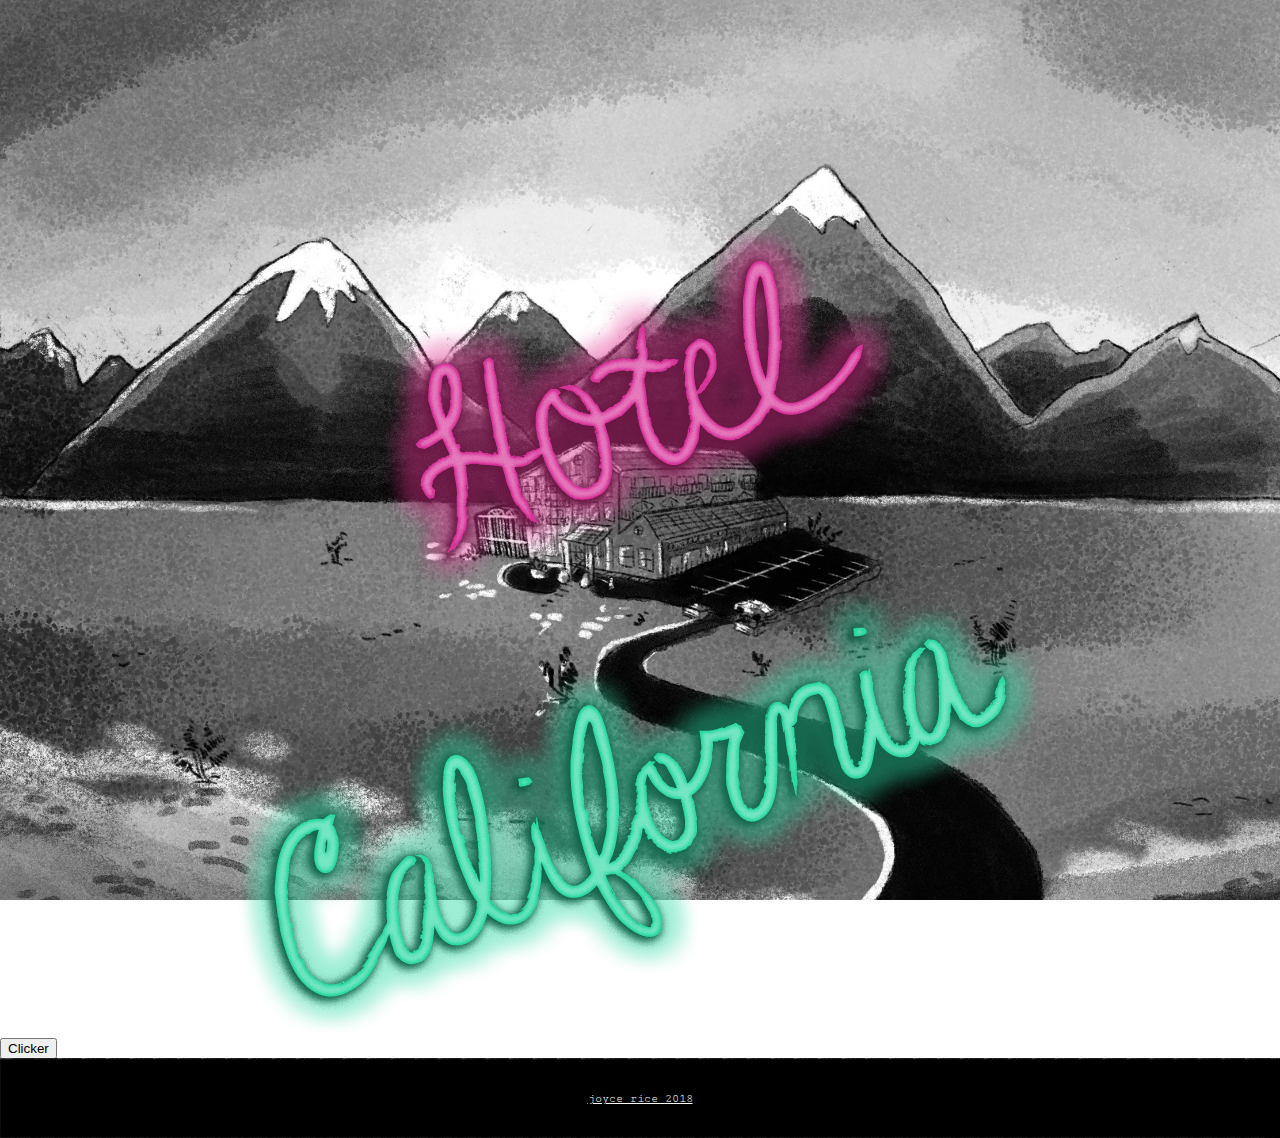
==== index.html @ bf11cd58 "adds neon sign blinking functionality :O" ====
<!DOCTYPE html>
<html lang="en" dir="ltr">
  <head>
    <meta charset="utf-8">
    <meta id="meta" name="viewport" content="width=device-width, initial-scale=1.0" />
    <link rel="stylesheet" href="styles.css">
    <script src="script.js" charset="utf-8"></script>
    <title>Hotel California</title>
  </head>
  <body id="theBod">
    <div class="page">
      <div class="neonSign">
        <img src="assets/index1.png" alt="hotel" id='index1' onmouseover="doABlink(this)">
        <img src="assets/index2.png" alt="california" id='index2' onmouseover="doABlink(this)">
      </div>
      <button onClick=bgTracker()>Clicker</button>
      <a href="site.html">enter</a>
    </div>
    <footer>
      <a href="http://www.teenyrobots.net">joyce rice 2018</a>
    </footer>
  </body>
</html>
---- styles.css ----
/*styles for hotel california*/

@import url('https://fonts.googleapis.com/css?family=Cutive+Mono');

* {
  box-sizing: border-box;
}

html {
  height: 100%;
  margin: 0;
  padding: 0;
}

body {
  display: flex;
  flex-direction: column;
  height: 100vh; /* Avoid the IE 10-11 `min-height` bug. */
  margin: 0;
  padding: 0;
  color: black;
  background-image: url(assets/hotel.jpg);
  background-position: center;
  background-size: cover;
  background-attachment: fixed;
}

/* this makes the footer stick to the bottom */
.page {
  flex: 1 0 auto; /* Prevent Chrome, Opera, and Safari from letting these items shrink to smaller than their content's default minimum size. */
  width: 100%;
  display: block;
  margin: auto;
}

img {
  max-width: 100%;
}

header {
  background: black;
  width: 100%;
  padding: .5em;
  border: 1em solid black;
  border-image: url(assets/border.svg) 40 40 round;
  border-image-outset: 1px;
  border-collapse: collapse;
}

header img {
  display: block;
  margin: auto;
  opacity: .5;
  width: 20em;
  max-width: 90%;
}

a {
  color: white;
  font-family: 'Cutive Mono', monospace;
}

.roughBorder {
  border: 1em solid black;
  border-image: url(assets/border.svg) 40 40 round;
  border-image-outset: 1px;
  border-collapse: collapse;
}

.neonSign {
  padding-top: 25vh;
  width: 90%;
  display: block;
  margin: auto;
  text-align: center;
}

.tiles {
  display: flex;
  flex-wrap: wrap;
  justify-content: space-between;
  width: 1000px;
  max-width: 100%;
  margin: auto;
  color: black;
}

.tiles div {
  background: grey;
  margin: 1em;
  background-position: center;
  height: 25em;
  border: 5em solid black;
  border-image: url(assets/border.svg) 40 40 round;
  border-image-outset: 10px;
  border-collapse: collapse;
}

.tiles .big {
  width: 100%;
}

.tiles .small {
  width: 30%;
  min-width: 300px;
}

.comicContainer {
  width: 1000px;
  max-width: 95%;
  display: block;
  margin: auto;
  padding: 2em;
}

/* not important, and hanging me up
.neonSign :first-child {
}

.neonSign :last-child {
  float: right;
} */

p {
  font-size: 2em;
}

footer {
  flex-shrink: 0; /* Prevent Chrome, Opera, and Safari from letting these items shrink to smaller than their content's default minimum size. */
  padding: 20px;
  text-align: center;
  background: black;
  color: white;
  font-size: .75em;
  border: 1em solid black;
  border-image: url(assets/border.svg) 40 40 round;
  border-image-outset: 1px;
  border-collapse: collapse;
}
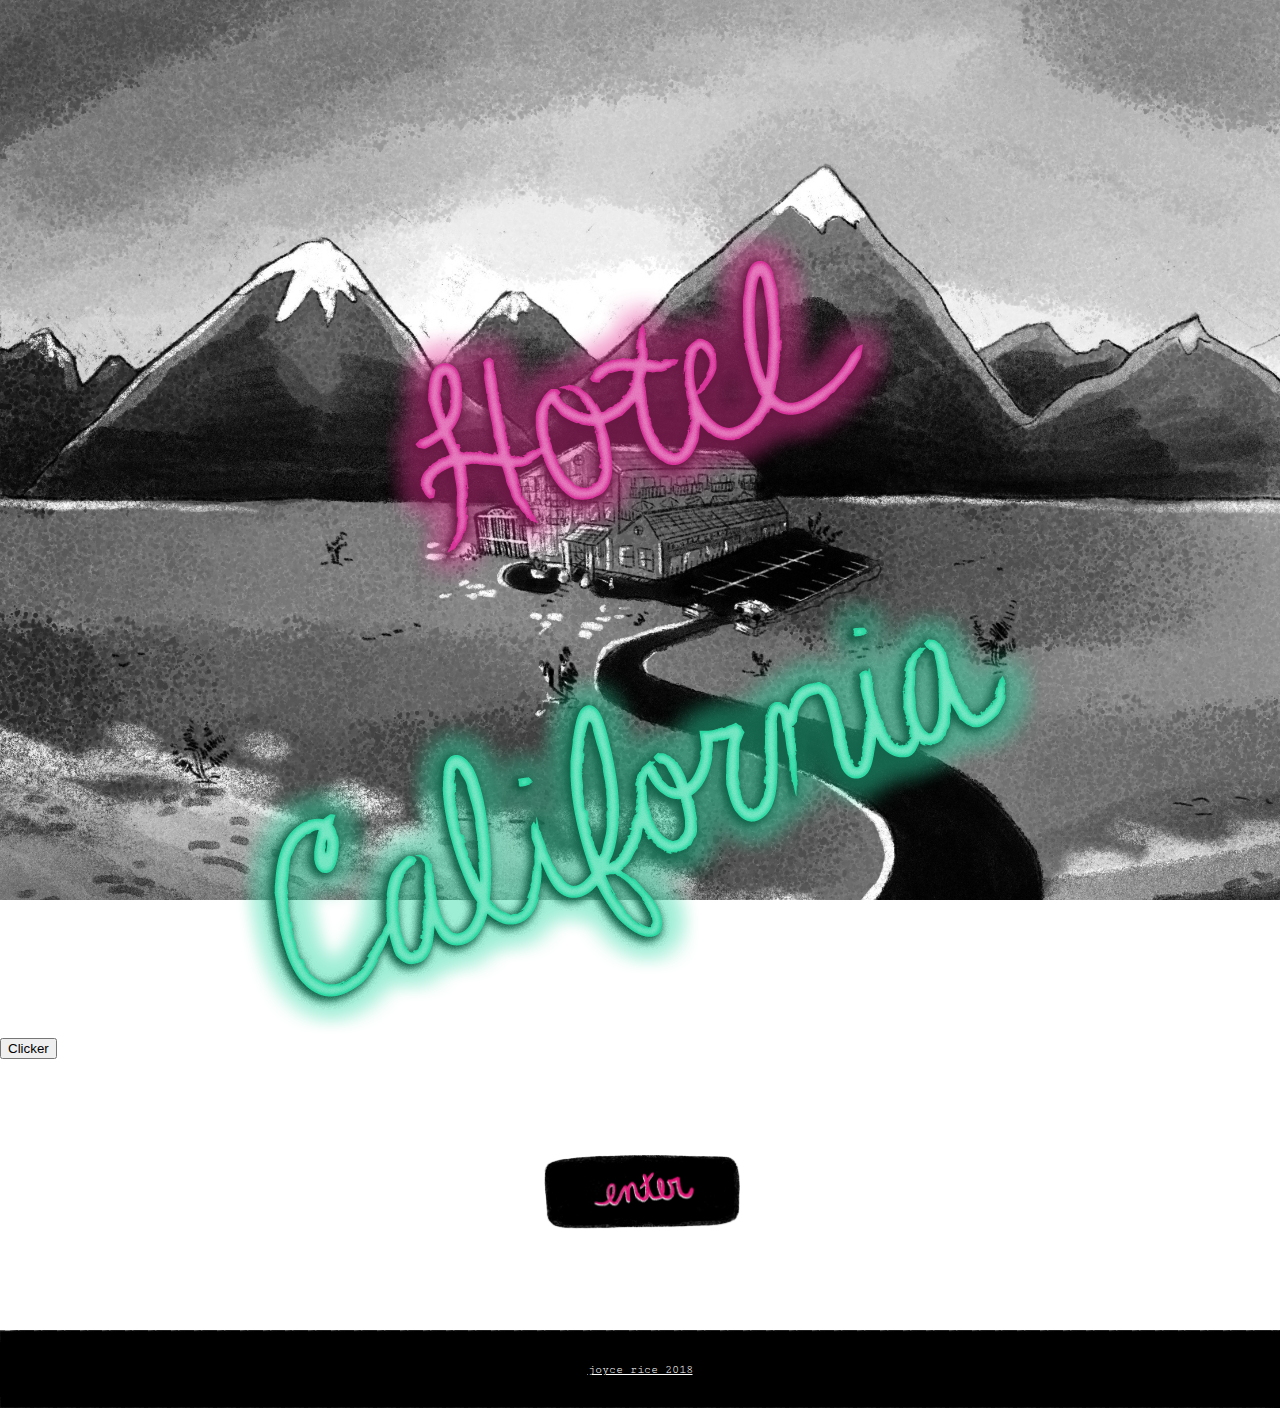
==== commit 3cb10c9b: "adds a buttons and refines styling" ====
--- a/index.html
+++ b/index.html
@@ -14,7 +14,9 @@
         <img src="assets/index2.png" alt="california" id='index2' onmouseover="doABlink(this)">
       </div>
       <button onClick=bgTracker()>Clicker</button>
-      <a href="site.html">enter</a>
+      <a href="site.html" class="button pink">
+        <img src="assets/enter.png" alt="enter">
+      </a>
     </div>
     <footer>
       <a href="http://www.teenyrobots.net">joyce rice 2018</a>
--- a/styles.css
+++ b/styles.css
@@ -23,6 +23,7 @@
   background-position: center;
   background-size: cover;
   background-attachment: fixed;
+  font-family: 'Cutive Mono', monospace;
 }
 
 /* this makes the footer stick to the bottom */
@@ -45,6 +46,8 @@
   border-image: url(assets/border.svg) 40 40 round;
   border-image-outset: 1px;
   border-collapse: collapse;
+  z-index: 1;
+  position: relative;
 }
 
 header img {
@@ -55,9 +58,9 @@
   max-width: 90%;
 }
 
+
 a {
   color: white;
-  font-family: 'Cutive Mono', monospace;
 }
 
 .roughBorder {
@@ -73,6 +76,26 @@
   display: block;
   margin: auto;
   text-align: center;
+}
+
+
+.intro {
+  width: 950px;
+  max-width: 90%;
+  display: block;
+  margin: auto;
+  background-color: white;
+  margin-top: -2em;
+  margin-bottom: 2em;
+  padding: 3em 0 2em;
+  border: 1em solid black;
+  border-image: url(assets/borderWhite.svg) 40 40 round;
+  border-image-outset: 1px;
+  border-collapse: collapse;
+}
+
+.intro p {
+  margin: 1em;
 }
 
 .tiles {
@@ -110,7 +133,14 @@
   max-width: 95%;
   display: block;
   margin: auto;
-  padding: 2em;
+  margin-top: 2em;
+}
+
+.button {
+  width: 200px;
+  max-width: 80%;
+  display: block;
+  margin: 6em auto;
 }
 
 /* not important, and hanging me up
@@ -127,6 +157,9 @@
 
 footer {
   flex-shrink: 0; /* Prevent Chrome, Opera, and Safari from letting these items shrink to smaller than their content's default minimum size. */
+  display: flex;
+  justify-content: space-around;
+  align-items: center;
   padding: 20px;
   text-align: center;
   background: black;
@@ -137,3 +170,17 @@
   border-image-outset: 1px;
   border-collapse: collapse;
 }
+
+.logos {
+  max-width: 40%;
+}
+
+.logos a {
+    text-decoration: none;
+    padding: 0;
+}
+
+.logos img {
+  width: 20px;
+  margin: 0 .5em;
+}
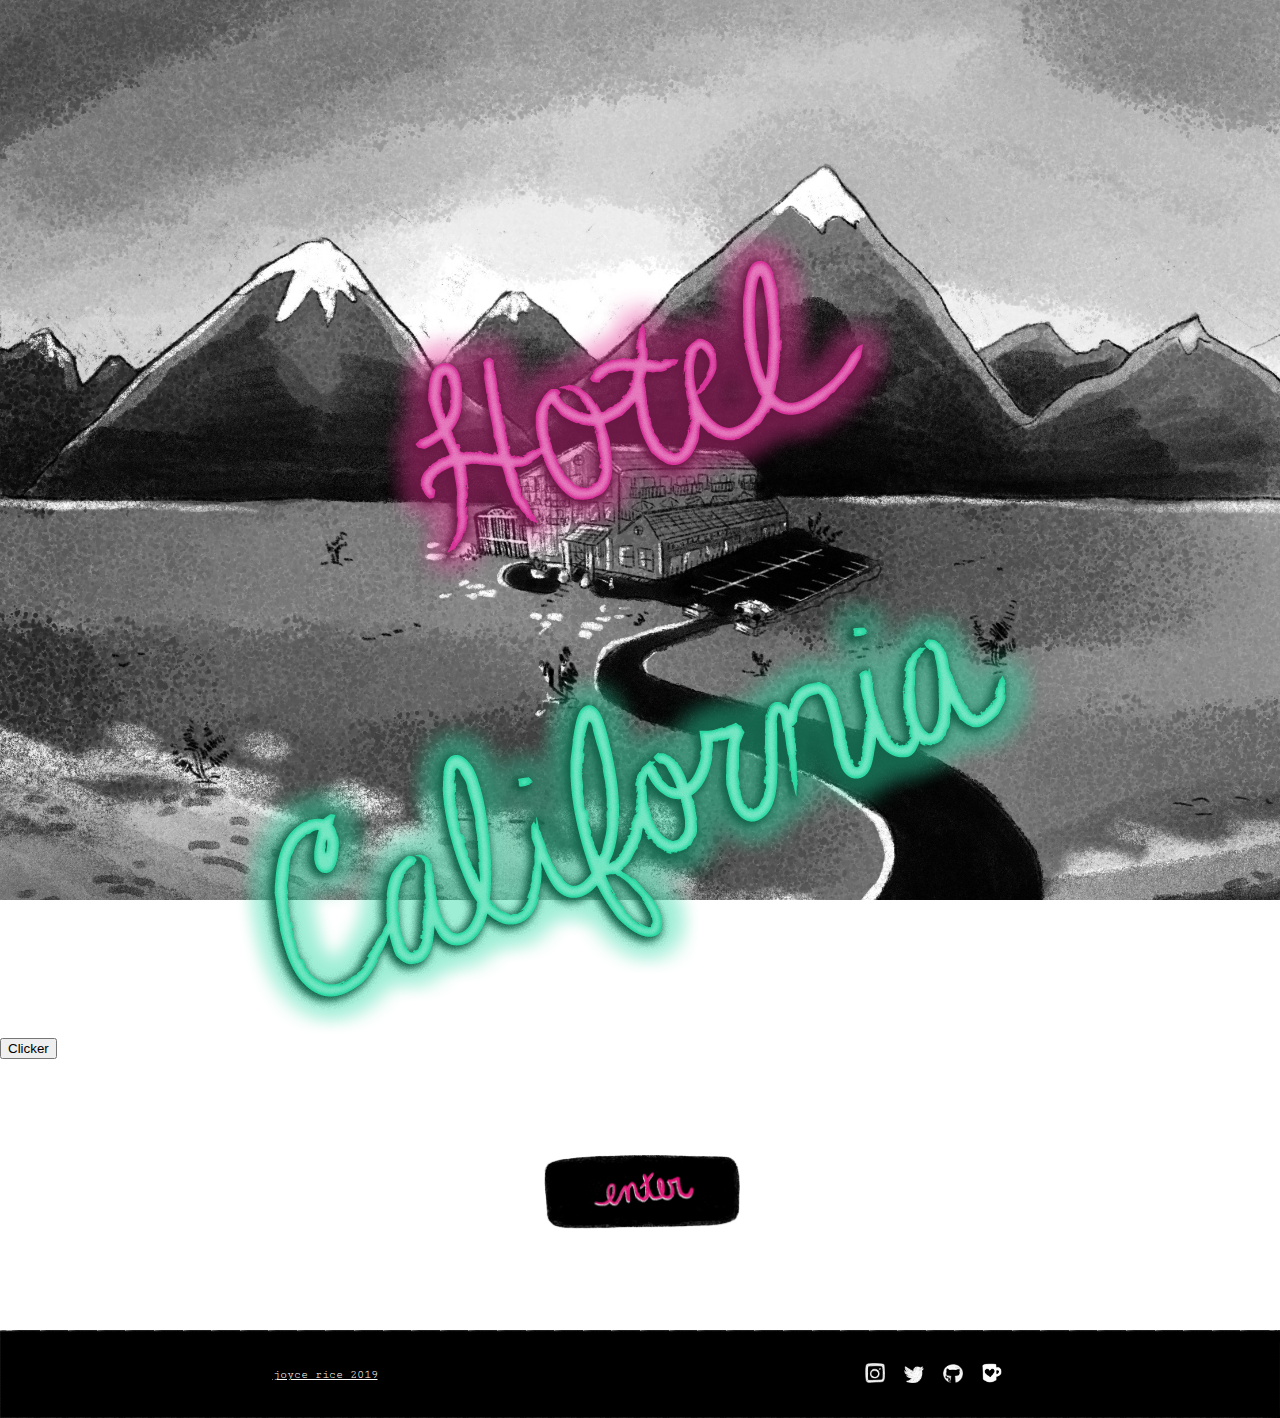
==== commit 6d21a8d3: "continues to style navigation elements" ====
--- a/index.html
+++ b/index.html
@@ -19,7 +19,21 @@
       </a>
     </div>
     <footer>
-      <a href="http://www.teenyrobots.net">joyce rice 2018</a>
+      <a href="http://www.teenyrobots.net">joyce rice 2019</a>
+      <div class="logos">
+        <a href="https://www.instagram.com/teenyrobots/" target="_blank">
+          <img src="assets/grams.png" alt="instagram">
+        </a>
+        <a href="https://twitter.com/teenyrobots" target="_blank">
+          <img src="assets/twitter.png" alt="twitter">
+        </a>
+        <a href="https://github.com/teenyrobots" target="_blank">
+          <img src="assets/github.png" alt="github">
+        </a>
+        <a href="http://ko-fi.com/joycer" target="_blank">
+          <img src="assets/kofi.png" alt="kofi">
+        </a>
+      </div>
     </footer>
   </body>
 </html>
--- a/styles.css
+++ b/styles.css
@@ -53,7 +53,6 @@
 header img {
   display: block;
   margin: auto;
-  opacity: .5;
   width: 20em;
   max-width: 90%;
 }
@@ -113,9 +112,9 @@
   margin: 1em;
   background-position: center;
   height: 25em;
-  border: 5em solid black;
-  border-image: url(assets/border.svg) 40 40 round;
-  border-image-outset: 10px;
+  border: 1em solid black;
+  border-image: url(assets/borderWhite.svg) 40 40 round;
+  border-image-outset: 1px;
   border-collapse: collapse;
 }
 
@@ -134,6 +133,10 @@
   display: block;
   margin: auto;
   margin-top: 2em;
+}
+
+.comicContainer img {
+  display: block;
 }
 
 .button {
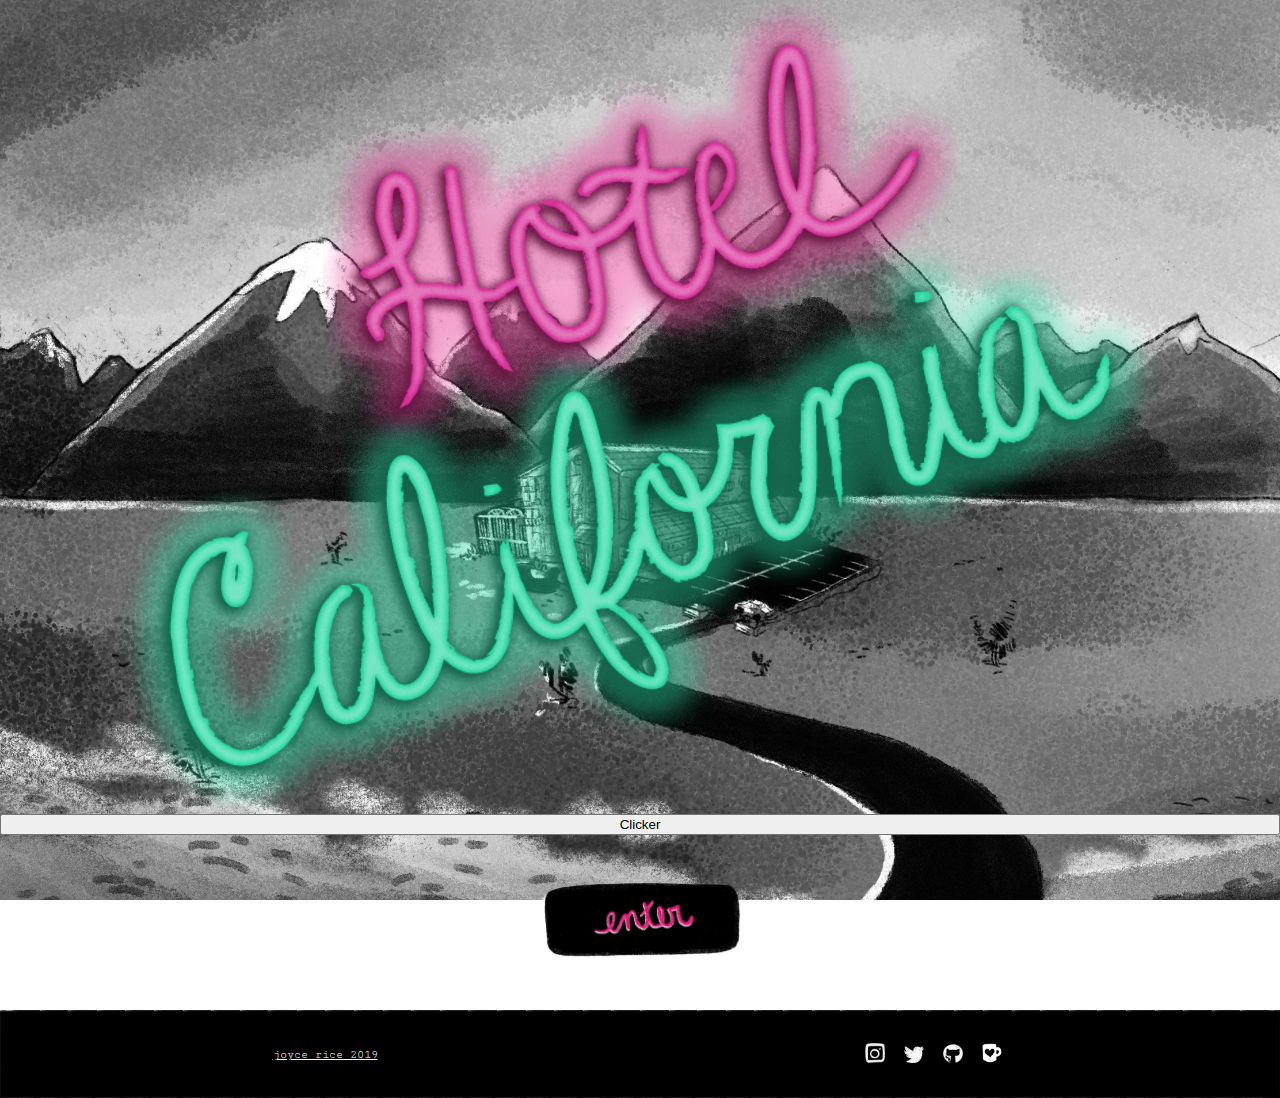
==== commit da61f70e: "works on index.html and end.html" ====
--- a/index.html
+++ b/index.html
@@ -4,11 +4,10 @@
     <meta charset="utf-8">
     <meta id="meta" name="viewport" content="width=device-width, initial-scale=1.0" />
     <link rel="stylesheet" href="styles.css">
-    <script src="script.js" charset="utf-8"></script>
     <title>Hotel California</title>
   </head>
   <body id="theBod">
-    <div class="page">
+    <div class="page flexy">
       <div class="neonSign">
         <img src="assets/index1.png" alt="hotel" id='index1' onmouseover="doABlink(this)">
         <img src="assets/index2.png" alt="california" id='index2' onmouseover="doABlink(this)">
@@ -35,5 +34,12 @@
         </a>
       </div>
     </footer>
+
+    <script
+      src="https://code.jquery.com/jquery-3.3.1.slim.min.js"
+      integrity="sha256-3edrmyuQ0w65f8gfBsqowzjJe2iM6n0nKciPUp8y+7E="
+      crossorigin="anonymous">
+    </script>
+    <script src="script.js" charset="utf-8"></script>
   </body>
 </html>
--- a/styles.css
+++ b/styles.css
@@ -26,6 +26,10 @@
   font-family: 'Cutive Mono', monospace;
 }
 
+.body5 {
+  background-image: url(assets/hotel5.jpg);
+}
+
 /* this makes the footer stick to the bottom */
 .page {
   flex: 1 0 auto; /* Prevent Chrome, Opera, and Safari from letting these items shrink to smaller than their content's default minimum size. */
@@ -34,14 +38,32 @@
   margin: auto;
 }
 
+.flexy {
+  display: flex;
+  flex-direction: column;
+  justify-content: space-between;
+}
+
 img {
   max-width: 100%;
+}
+
+a {
+  color: black;
+}
+
+p {
+  text-align: center;
+}
+
+p.small {
+  font-size: .75em;
 }
 
 header {
   background: black;
   width: 100%;
-  padding: .5em;
+  padding: .5em 0;
   border: 1em solid black;
   border-image: url(assets/border.svg) 40 40 round;
   border-image-outset: 1px;
@@ -57,11 +79,6 @@
   max-width: 90%;
 }
 
-
-a {
-  color: white;
-}
-
 .roughBorder {
   border: 1em solid black;
   border-image: url(assets/border.svg) 40 40 round;
@@ -70,27 +87,43 @@
 }
 
 .neonSign {
-  padding-top: 25vh;
   width: 90%;
-  display: block;
-  margin: auto;
+  display: flex;
+  justify-content: center;
+  flex-direction: column;
+  margin: 0 auto;
   text-align: center;
 }
 
+.neonSign img {
+  width: 90%;
+  align-self: center;
+}
+
+.neonSign img:first-child {
+  width: 55%;
+  align-self: center;
+  margin-bottom: -18%;
+}
+
+
+.copy {
+  width: 1000px;
+  max-width: 95%;
+  display: block;
+  margin: auto;
+  background-color: white;
+  border: 1em solid black;
+  border-image: url(assets/borderWhite.svg) 40 40 round;
+  border-image-outset: 1px;
+  border-collapse: collapse;
+  box-shadow: 0 5px 10px black;
+}
 
 .intro {
-  width: 950px;
-  max-width: 90%;
-  display: block;
-  margin: auto;
-  background-color: white;
   margin-top: -2em;
   margin-bottom: 2em;
-  padding: 3em 0 2em;
-  border: 1em solid black;
-  border-image: url(assets/borderWhite.svg) 40 40 round;
-  border-image-outset: 1px;
-  border-collapse: collapse;
+  padding: 2.5em 0 1em;
 }
 
 .intro p {
@@ -102,20 +135,25 @@
   flex-wrap: wrap;
   justify-content: space-between;
   width: 1000px;
-  max-width: 100%;
+  max-width: 95%;
   margin: auto;
   color: black;
+}
+
+.tiles a {
+  color: white;
 }
 
 .tiles div {
   background: grey;
-  margin: 1em;
+  margin: 1em 0;
   background-position: center;
   height: 25em;
   border: 1em solid black;
   border-image: url(assets/borderWhite.svg) 40 40 round;
   border-image-outset: 1px;
   border-collapse: collapse;
+  box-shadow: 0 5px 10px black;
 }
 
 .tiles .big {
@@ -143,7 +181,7 @@
   width: 200px;
   max-width: 80%;
   display: block;
-  margin: 6em auto;
+  margin: 3em auto;
 }
 
 /* not important, and hanging me up
@@ -153,10 +191,6 @@
 .neonSign :last-child {
   float: right;
 } */
-
-p {
-  font-size: 2em;
-}
 
 footer {
   flex-shrink: 0; /* Prevent Chrome, Opera, and Safari from letting these items shrink to smaller than their content's default minimum size. */
@@ -174,6 +208,10 @@
   border-collapse: collapse;
 }
 
+footer a {
+  color: white;
+}
+
 .logos {
   max-width: 40%;
 }
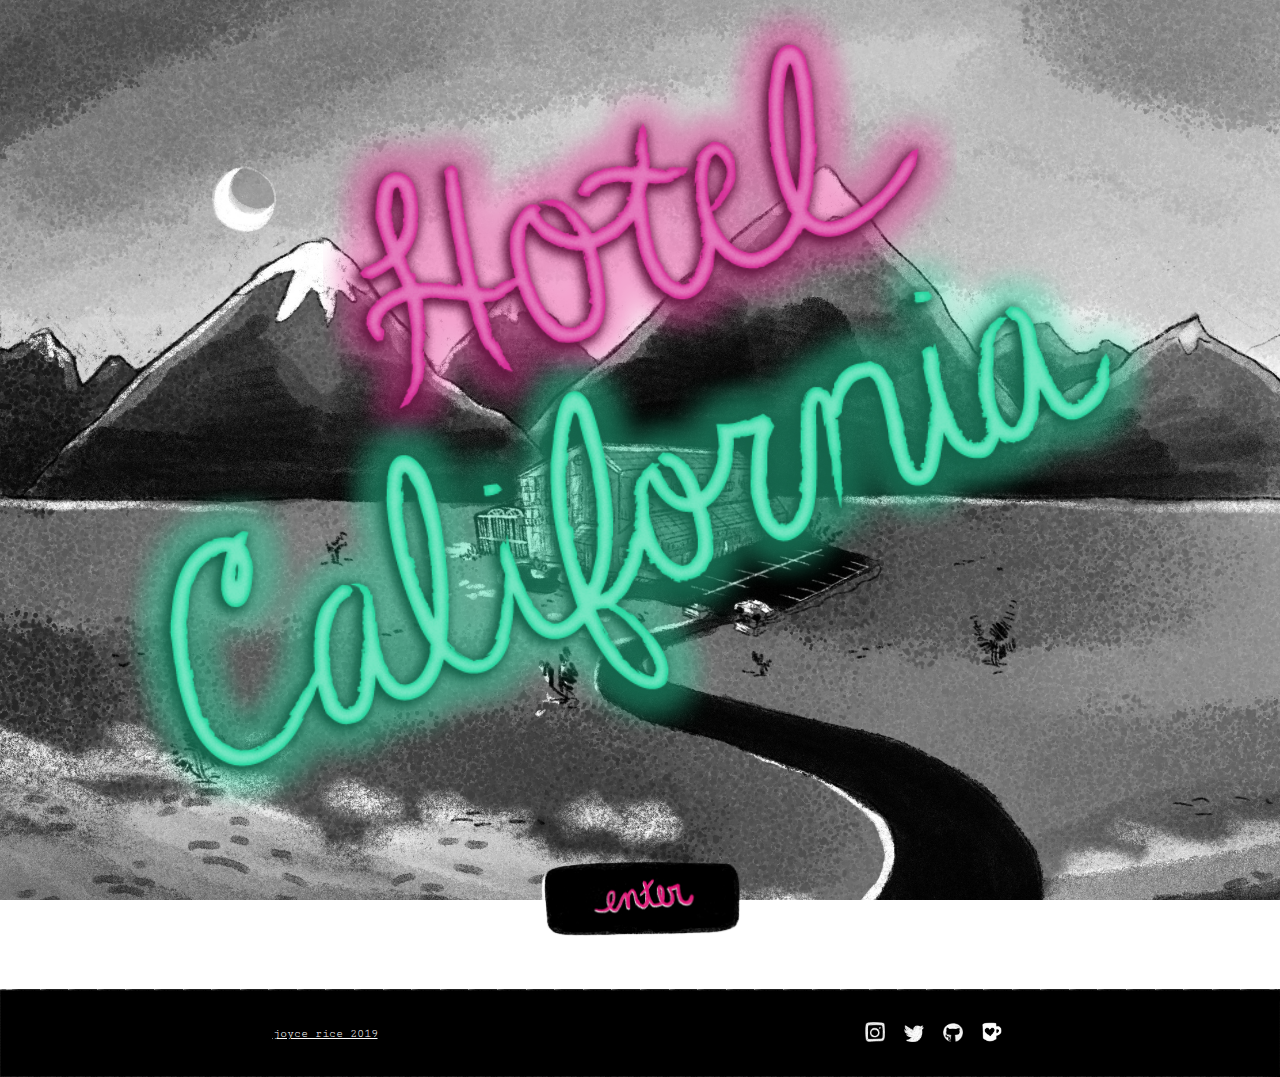
==== commit 0349f138: "begins to work out session storage for story access" ====
--- a/index.html
+++ b/index.html
@@ -9,10 +9,10 @@
   <body id="theBod">
     <div class="page flexy">
       <div class="neonSign">
-        <img src="assets/index1.png" alt="hotel" id='index1' onmouseover="doABlink(this)">
-        <img src="assets/index2.png" alt="california" id='index2' onmouseover="doABlink(this)">
+        <img src="assets/index1.png" alt="hotel" id='index1'>
+        <img src="assets/index2.png" alt="california" id='index2'>
       </div>
-      <button onClick=bgTracker()>Clicker</button>
+      <!-- <button onClick='bgIncrement()'>Clicker</button> -->
       <a href="site.html" class="button pink">
         <img src="assets/enter.png" alt="enter">
       </a>
@@ -40,6 +40,7 @@
       integrity="sha256-3edrmyuQ0w65f8gfBsqowzjJe2iM6n0nKciPUp8y+7E="
       crossorigin="anonymous">
     </script>
-    <script src="script.js" charset="utf-8"></script>
+    <script src="scripts/index.js" charset="utf-8"></script>
+    <script src="scripts/functions.js" charset="utf-8"></script>
   </body>
 </html>
--- a/styles.css
+++ b/styles.css
@@ -19,7 +19,7 @@
   margin: 0;
   padding: 0;
   color: black;
-  background-image: url(assets/hotel.jpg);
+  background-image: url(assets/hotel1.jpg);
   background-position: center;
   background-size: cover;
   background-attachment: fixed;
@@ -41,7 +41,7 @@
 .flexy {
   display: flex;
   flex-direction: column;
-  justify-content: space-between;
+  justify-content: space-around;
 }
 
 img {
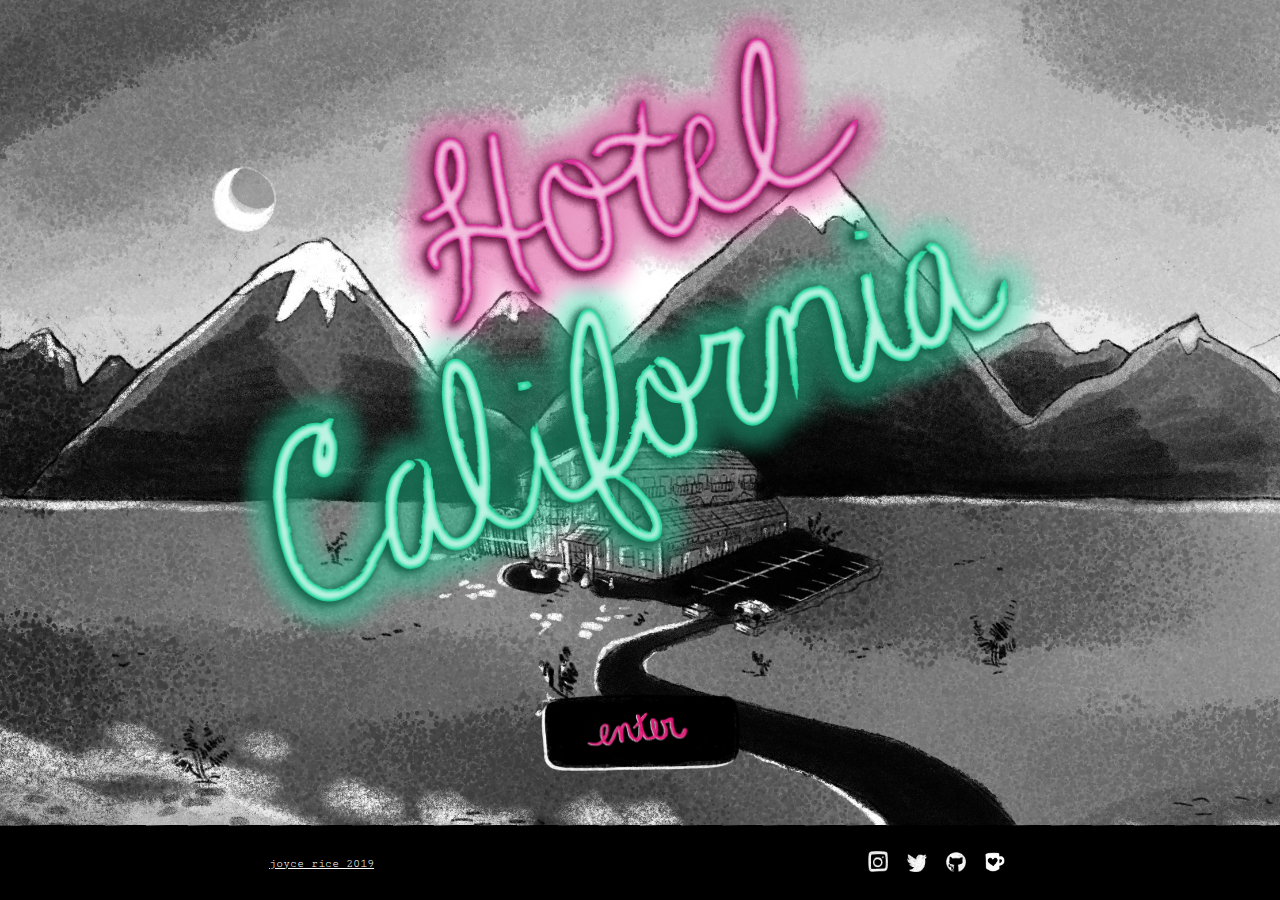
==== commit 67e767f5: "finalizes basic styles" ====
--- a/index.html
+++ b/index.html
@@ -7,14 +7,14 @@
     <title>Hotel California</title>
   </head>
   <body id="theBod">
-    <div class="page flexy">
+    <div class="flexy page">
       <div class="neonSign">
         <img src="assets/index1.png" alt="hotel" id='index1'>
         <img src="assets/index2.png" alt="california" id='index2'>
       </div>
       <!-- <button onClick='bgIncrement()'>Clicker</button> -->
       <a href="site.html" class="button pink">
-        <img src="assets/enter.png" alt="enter">
+        <img src="assets/enter.png" alt="enter" id='enter'>
       </a>
     </div>
     <footer>
--- a/styles.css
+++ b/styles.css
@@ -42,6 +42,7 @@
   display: flex;
   flex-direction: column;
   justify-content: space-around;
+  align-content: center;
 }
 
 img {
@@ -64,30 +65,27 @@
   background: black;
   width: 100%;
   padding: .5em 0;
-  border: 1em solid black;
+  z-index: 1;
+  position: relative;
+}
+
+header img {
+  display: block;
+  margin: auto;
+  width: 20em;
+  max-width: 90%;
+}
+
+.roughBorder {
+  border: .5em solid black;
   border-image: url(assets/border.svg) 40 40 round;
   border-image-outset: 1px;
   border-collapse: collapse;
-  z-index: 1;
-  position: relative;
-}
-
-header img {
-  display: block;
-  margin: auto;
-  width: 20em;
-  max-width: 90%;
-}
-
-.roughBorder {
-  border: 1em solid black;
-  border-image: url(assets/border.svg) 40 40 round;
-  border-image-outset: 1px;
-  border-collapse: collapse;
 }
 
 .neonSign {
   width: 90%;
+  max-width: 900px;
   display: flex;
   justify-content: center;
   flex-direction: column;
@@ -105,7 +103,6 @@
   align-self: center;
   margin-bottom: -18%;
 }
-
 
 .copy {
   width: 1000px;
@@ -120,39 +117,48 @@
   box-shadow: 0 5px 10px black;
 }
 
-.intro {
-  margin-top: -2em;
-  margin-bottom: 2em;
-  padding: 2.5em 0 1em;
-}
-
-.intro p {
-  margin: 1em;
-}
-
 .tiles {
   display: flex;
   flex-wrap: wrap;
   justify-content: space-between;
   width: 1000px;
   max-width: 95%;
-  margin: auto;
-  color: black;
+  margin: 1em auto;
+  color: white;
+  background-color: black;
+}
+
+.tiles p {
+  margin: 2em;
+  font-size: 1em;
 }
 
 .tiles a {
   color: white;
+  flex-grow: 1;
+  margin: 0 1em;
+  position: relative;
+}
+
+.tileText {
+  background-color: #DF287F;
+  position: absolute;
+  bottom: 2em;
+  left: -1px;
+  width: 75%;
+  border-image: none;
+  box-shadow: 0 2px 5px black;
+  text-decoration: underline;
+}
+
+.tileText p {
+  margin: 1em;
 }
 
 .tiles div {
-  background: grey;
   margin: 1em 0;
   background-position: center;
-  height: 25em;
-  border: 1em solid black;
-  border-image: url(assets/borderWhite.svg) 40 40 round;
-  border-image-outset: 1px;
-  border-collapse: collapse;
+  background-size: cover;
   box-shadow: 0 5px 10px black;
 }
 
@@ -160,9 +166,29 @@
   width: 100%;
 }
 
-.tiles .small {
-  width: 30%;
-  min-width: 300px;
+.big .tileImg {
+  height: 30em;
+}
+
+.small .tileImg{
+  height: 20em;
+}
+
+.unavailable {
+  opacity: .3;
+  cursor: auto;
+}
+
+.unavailable .tileText {
+  background-color: black;
+}
+
+.visited {
+  opacity: .7;
+}
+
+.visited .tileText {
+  background-color: black;
 }
 
 .comicContainer {
@@ -197,12 +223,12 @@
   display: flex;
   justify-content: space-around;
   align-items: center;
-  padding: 20px;
+  padding: .1em;
   text-align: center;
   background: black;
   color: white;
   font-size: .75em;
-  border: 1em solid black;
+  border: 2em solid black;
   border-image: url(assets/border.svg) 40 40 round;
   border-image-outset: 1px;
   border-collapse: collapse;
@@ -225,3 +251,20 @@
   width: 20px;
   margin: 0 .5em;
 }
+
+/* smol bois */
+@media only screen and (max-width: 750px) {
+  .tiles .small {
+    width: 100%;
+  }
+}
+
+@media only screen and (max-width: 575px) {
+  .big .tileImg {
+    height: 15em;
+  }
+
+  .small .tileImg{
+    height: 10em;
+  }
+}
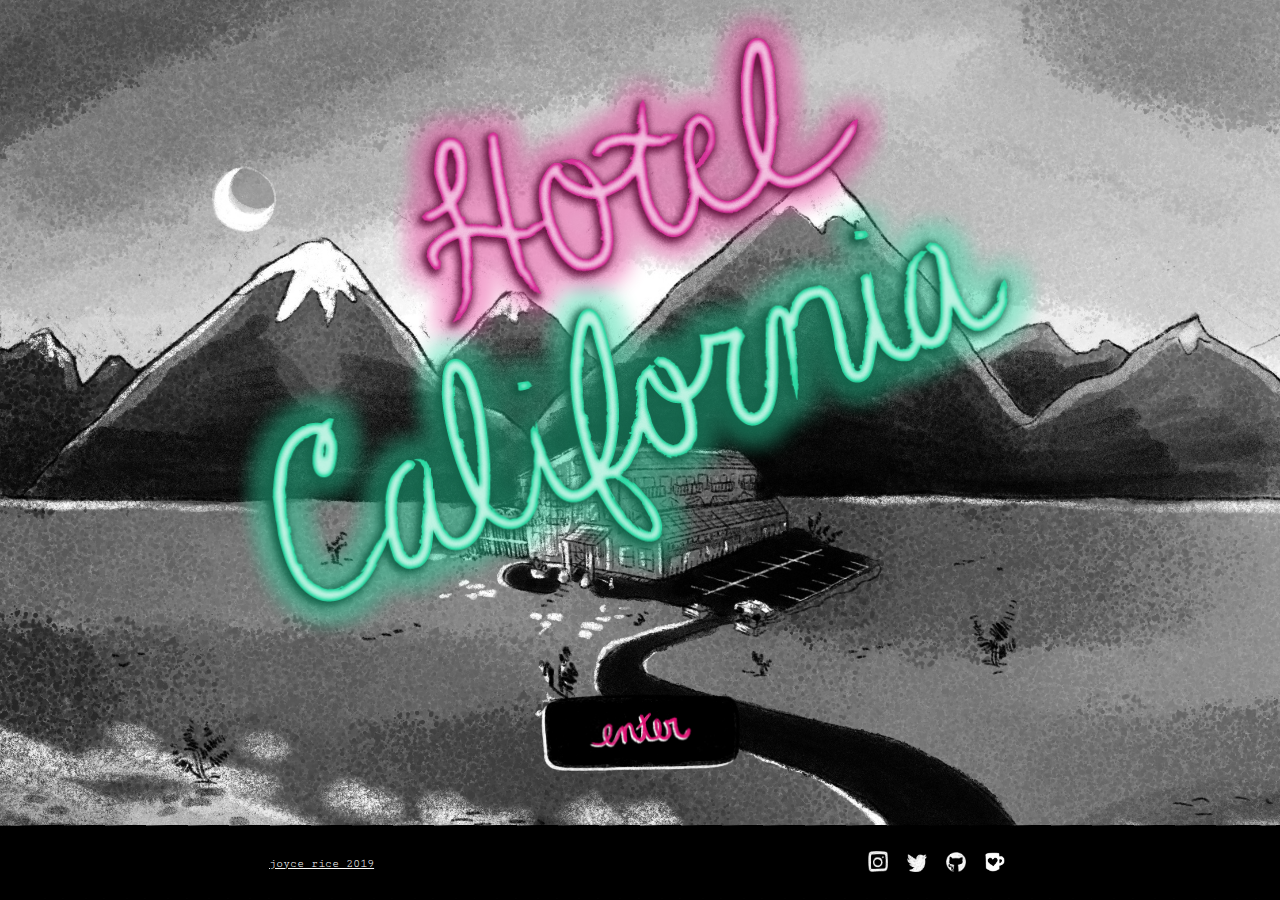
==== commit 332e8b99: "button hover logic, also clears up some sandbox code" ====
--- a/index.html
+++ b/index.html
@@ -12,8 +12,7 @@
         <img src="assets/index1.png" alt="hotel" id='index1'>
         <img src="assets/index2.png" alt="california" id='index2'>
       </div>
-      <!-- <button onClick='bgIncrement()'>Clicker</button> -->
-      <a href="site.html" class="button pink">
+      <a href="site.html" class="button">
         <img src="assets/enter.png" alt="enter" id='enter'>
       </a>
     </div>
--- a/styles.css
+++ b/styles.css
@@ -1,6 +1,10 @@
 /*styles for hotel california*/
 
 @import url('https://fonts.googleapis.com/css?family=Cutive+Mono');
+
+.tester {
+  border: 10px solid red;
+}
 
 * {
   box-sizing: border-box;
@@ -19,15 +23,15 @@
   margin: 0;
   padding: 0;
   color: black;
-  background-image: url(assets/hotel1.jpg);
+  font-family: 'Cutive Mono', monospace;
+  background-color: black;
   background-position: center;
   background-size: cover;
   background-attachment: fixed;
-  font-family: 'Cutive Mono', monospace;
-}
-
-.body5 {
-  background-image: url(assets/hotel5.jpg);
+}
+
+#theBod {
+  background-image: url(assets/hotel1.jpg);
 }
 
 /* this makes the footer stick to the bottom */
@@ -174,6 +178,11 @@
   height: 20em;
 }
 
+.available {
+  opacity: 1;
+  cursor: pointer;
+}
+
 .unavailable {
   opacity: .3;
   cursor: auto;
@@ -209,14 +218,6 @@
   display: block;
   margin: 3em auto;
 }
-
-/* not important, and hanging me up
-.neonSign :first-child {
-}
-
-.neonSign :last-child {
-  float: right;
-} */
 
 footer {
   flex-shrink: 0; /* Prevent Chrome, Opera, and Safari from letting these items shrink to smaller than their content's default minimum size. */
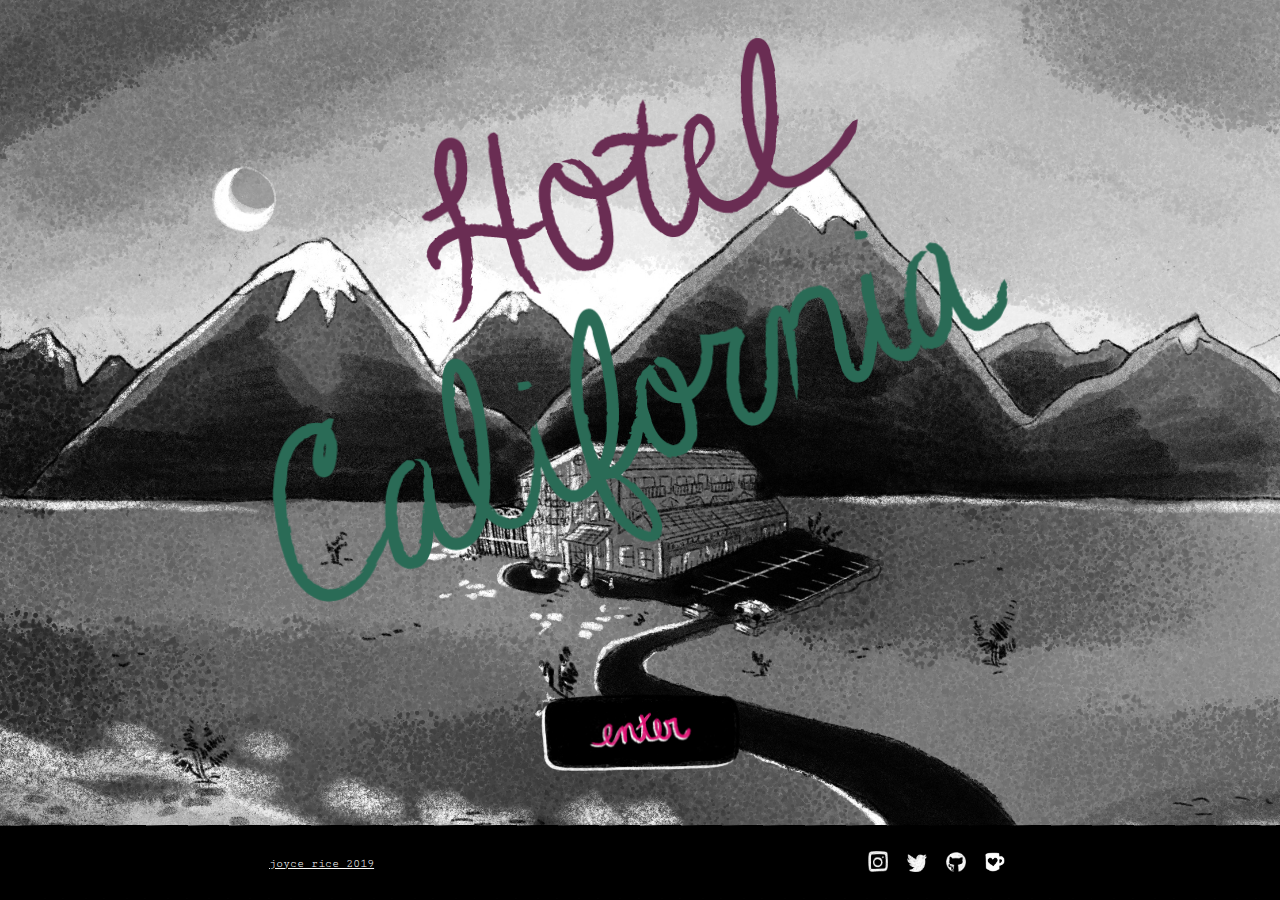
==== commit 50b92fdb: "final changes to neon lights" ====
--- a/index.html
+++ b/index.html
@@ -9,8 +9,8 @@
   <body id="theBod">
     <div class="flexy page">
       <div class="neonSign">
-        <img src="assets/index1.png" alt="hotel" id='index1'>
-        <img src="assets/index2.png" alt="california" id='index2'>
+        <img src="assets/index1x.png" alt="hotel" id='index1'>
+        <img src="assets/index2x.png" alt="california" id='index2'>
       </div>
       <a href="site.html" class="button">
         <img src="assets/enter.png" alt="enter" id='enter'>
--- a/styles.css
+++ b/styles.css
@@ -193,7 +193,7 @@
 }
 
 .visited {
-  opacity: .7;
+  opacity: .9;
 }
 
 .visited .tileText {
@@ -268,4 +268,8 @@
   .small .tileImg{
     height: 10em;
   }
-}
+
+  .logos img {
+    margin: 0 .25em;
+  }
+}
